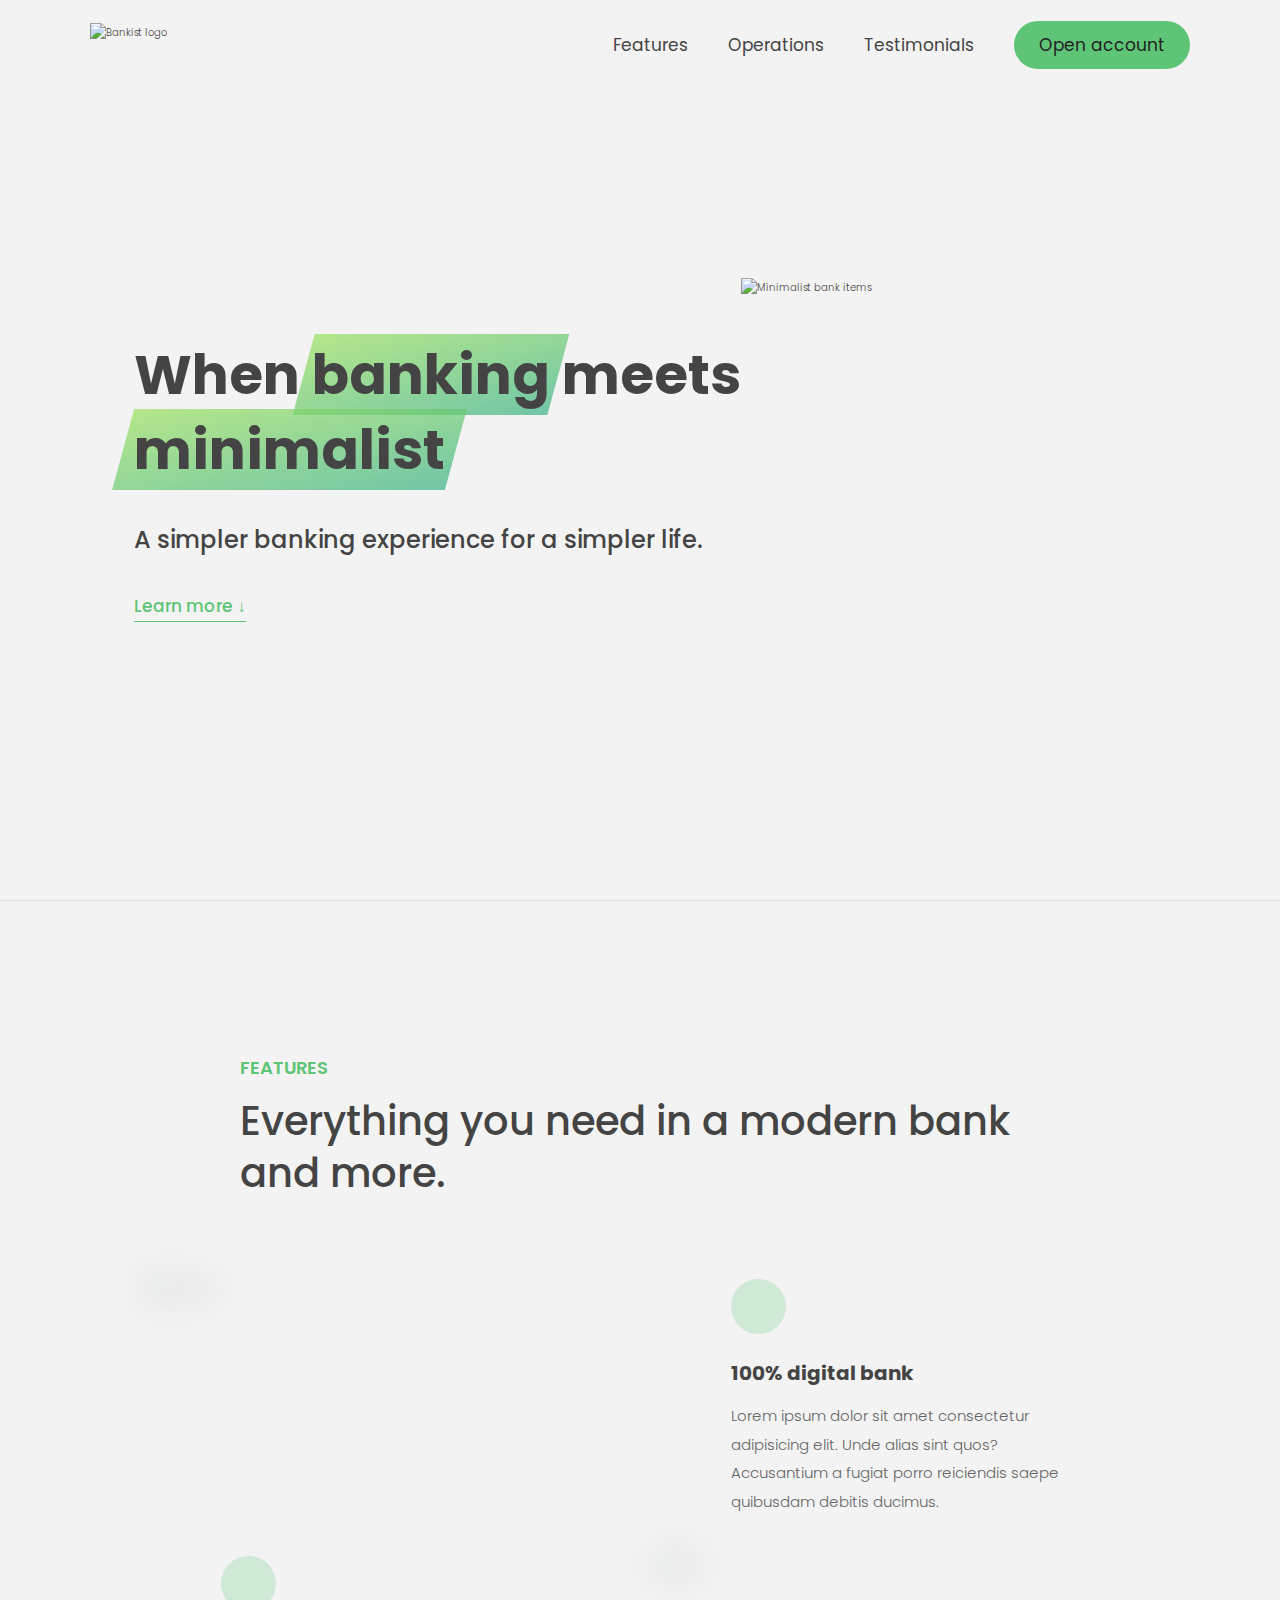
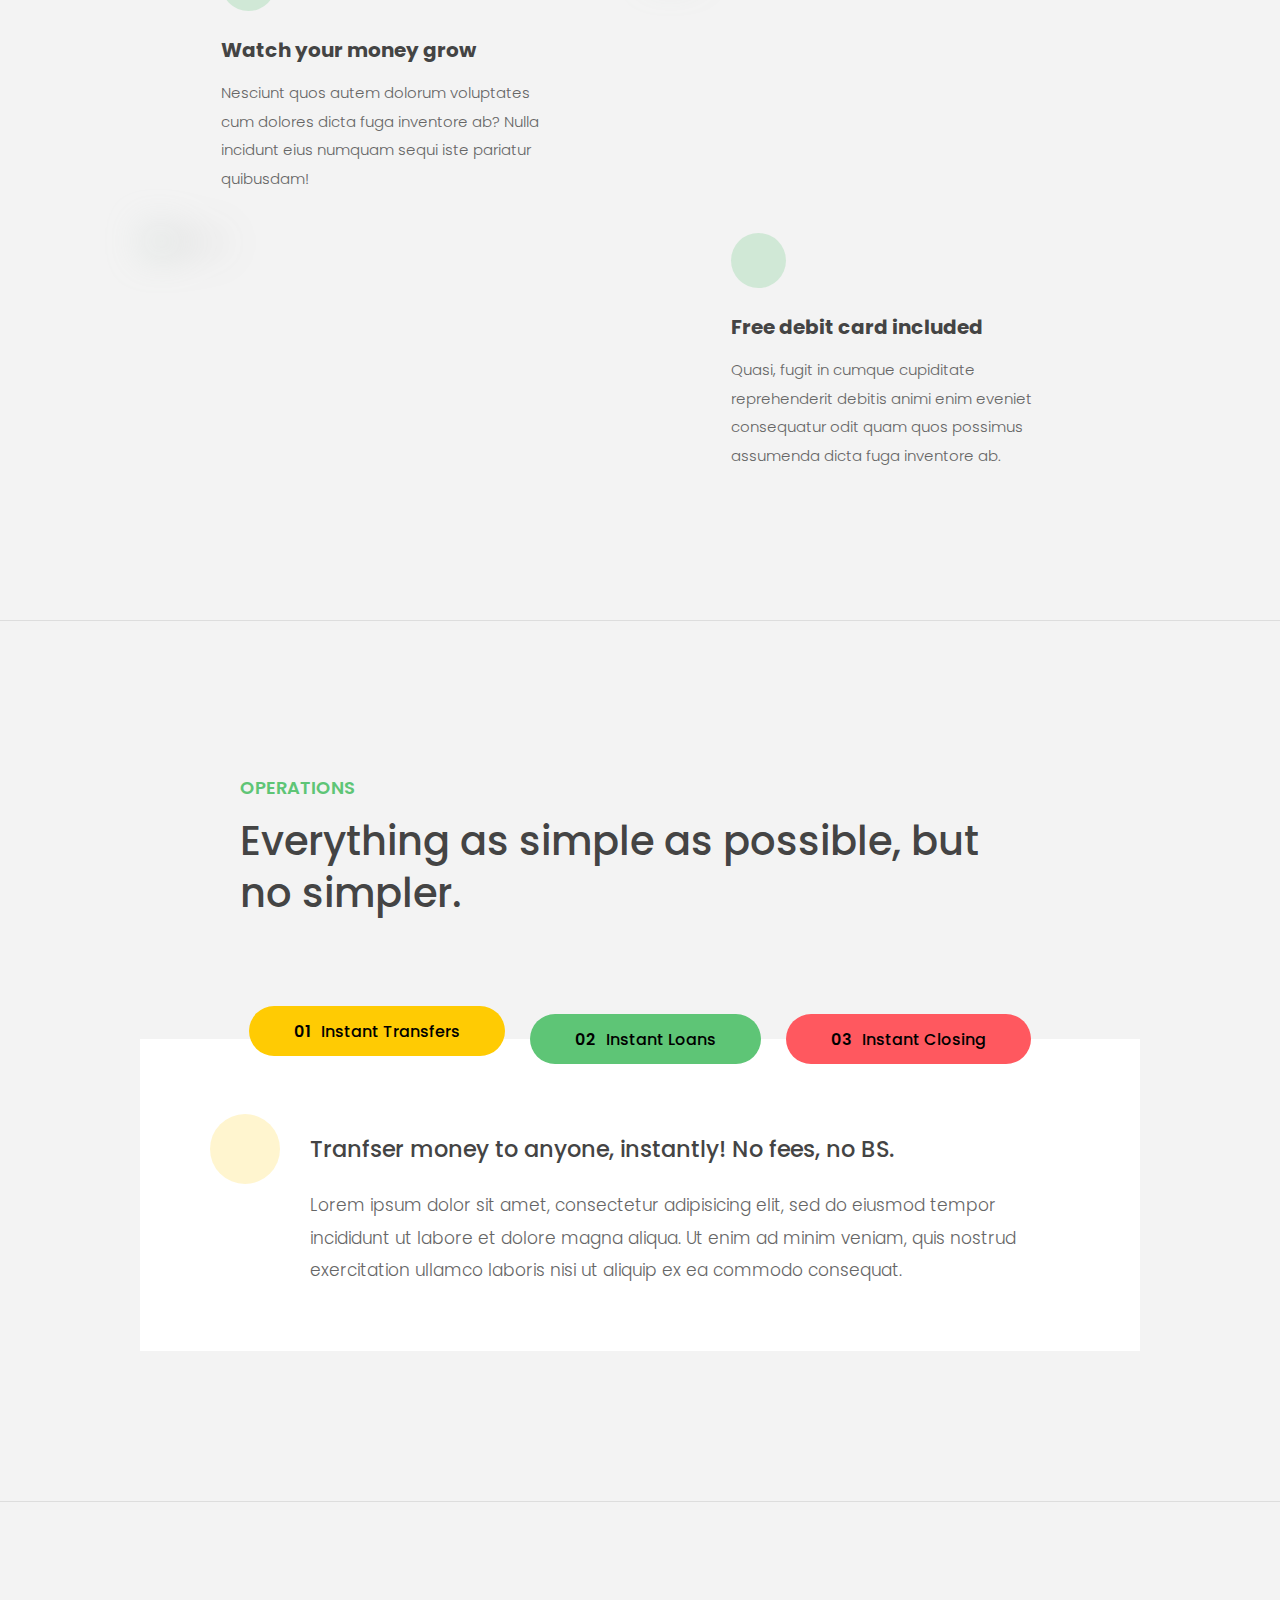
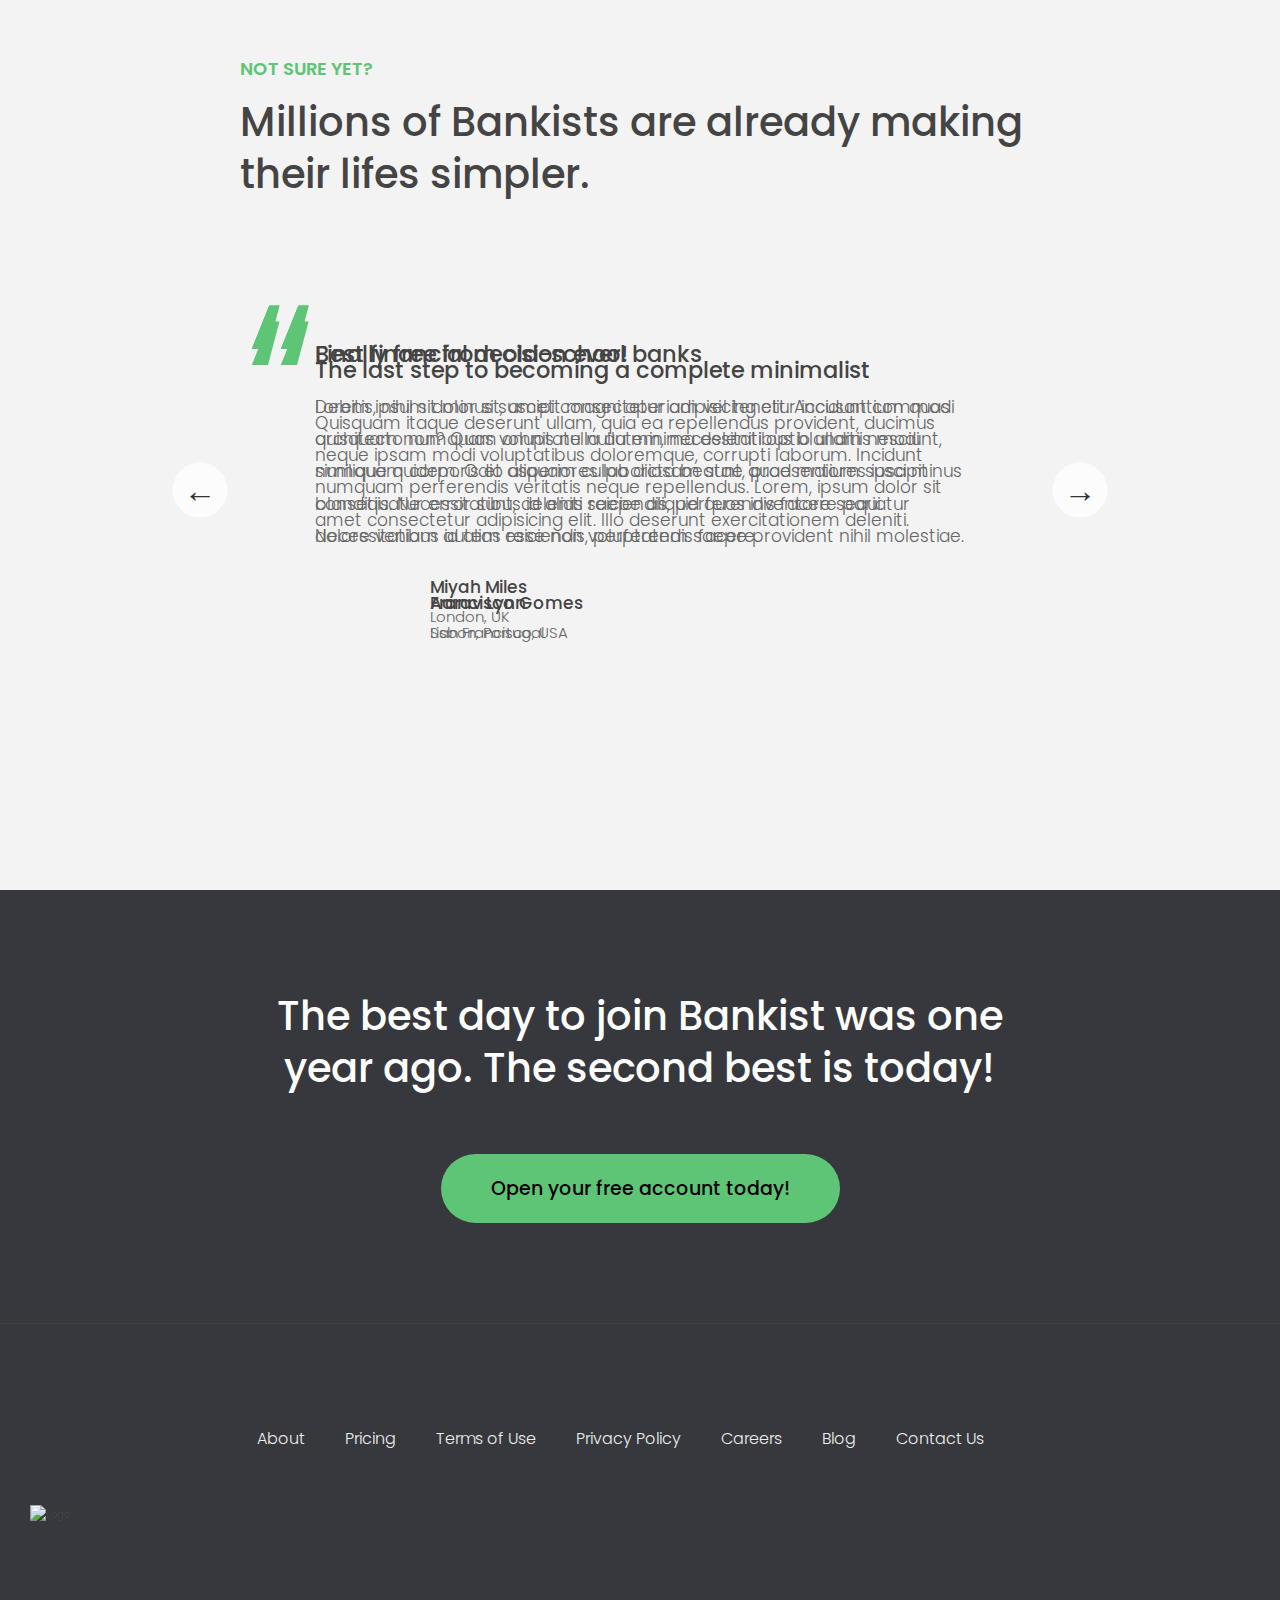
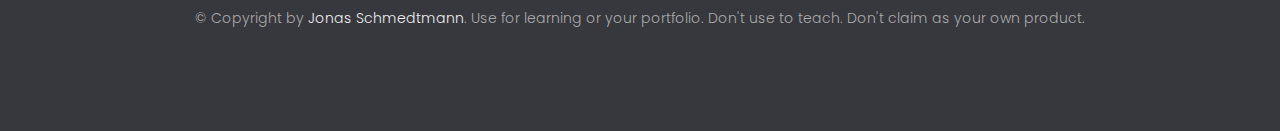
==== Advanced DOM/index.html @ 25746022 "starter" ====
<!DOCTYPE html>
<html lang="en">
  <head>
    <meta charset="UTF-8" />
    <meta name="viewport" content="width=device-width, initial-scale=1.0" />
    <meta http-equiv="X-UA-Compatible" content="ie=edge" />
    <link rel="shortcut icon" type="image/png" href="img/icon.png" />

    <link
      href="https://fonts.googleapis.com/css?family=Poppins:300,400,500,600&display=swap"
      rel="stylesheet"
    />
    <link rel="stylesheet" href="style.css" />
    <title>Bankist | When Banking meets Minimalist</title>
  </head>
  <body>
    <header class="header">
      <nav class="nav">
        <img
          src="img/logo.png"
          alt="Bankist logo"
          class="nav__logo"
          id="logo"
        />
        <ul class="nav__links">
          <li class="nav__item">
            <a class="nav__link" href="#section--1">Features</a>
          </li>
          <li class="nav__item">
            <a class="nav__link" href="#section--2">Operations</a>
          </li>
          <li class="nav__item">
            <a class="nav__link" href="#section--3">Testimonials</a>
          </li>
          <li class="nav__item">
            <a class="nav__link nav__link--btn btn--show-modal" href="#"
              >Open account</a
            >
          </li>
        </ul>
      </nav>

      <div class="header__title">
        <h1>
          When
          <!-- Green highlight effect -->
          <span class="highlight">banking</span>
          meets<br />
          <span class="highlight">minimalist</span>
        </h1>
        <h4>A simpler banking experience for a simpler life.</h4>
        <button class="btn--text btn--scroll-to">Learn more &DownArrow;</button>
        <img
          src="img/hero.png"
          class="header__img"
          alt="Minimalist bank items"
        />
      </div>
    </header>

    <section class="section" id="section--1">
      <div class="section__title">
        <h2 class="section__description">Features</h2>
        <h3 class="section__header">
          Everything you need in a modern bank and more.
        </h3>
      </div>

      <div class="features">
        <img
          src="img/digital-lazy.jpg"
          data-src="img/digital.jpg"
          alt="Computer"
          class="features__img lazy-img"
        />
        <div class="features__feature">
          <div class="features__icon">
            <svg>
              <use xlink:href="img/icons.svg#icon-monitor"></use>
            </svg>
          </div>
          <h5 class="features__header">100% digital bank</h5>
          <p>
            Lorem ipsum dolor sit amet consectetur adipisicing elit. Unde alias
            sint quos? Accusantium a fugiat porro reiciendis saepe quibusdam
            debitis ducimus.
          </p>
        </div>

        <div class="features__feature">
          <div class="features__icon">
            <svg>
              <use xlink:href="img/icons.svg#icon-trending-up"></use>
            </svg>
          </div>
          <h5 class="features__header">Watch your money grow</h5>
          <p>
            Nesciunt quos autem dolorum voluptates cum dolores dicta fuga
            inventore ab? Nulla incidunt eius numquam sequi iste pariatur
            quibusdam!
          </p>
        </div>
        <img
          src="img/grow-lazy.jpg"
          data-src="img/grow.jpg"
          alt="Plant"
          class="features__img lazy-img"
        />

        <img
          src="img/card-lazy.jpg"
          data-src="img/card.jpg"
          alt="Credit card"
          class="features__img lazy-img"
        />
        <div class="features__feature">
          <div class="features__icon">
            <svg>
              <use xlink:href="img/icons.svg#icon-credit-card"></use>
            </svg>
          </div>
          <h5 class="features__header">Free debit card included</h5>
          <p>
            Quasi, fugit in cumque cupiditate reprehenderit debitis animi enim
            eveniet consequatur odit quam quos possimus assumenda dicta fuga
            inventore ab.
          </p>
        </div>
      </div>
    </section>

    <section class="section" id="section--2">
      <div class="section__title">
        <h2 class="section__description">Operations</h2>
        <h3 class="section__header">
          Everything as simple as possible, but no simpler.
        </h3>
      </div>

      <div class="operations">
        <div class="operations__tab-container">
          <button
            class="btn operations__tab operations__tab--1 operations__tab--active"
            data-tab="1"
          >
            <span>01</span>Instant Transfers
          </button>
          <button class="btn operations__tab operations__tab--2" data-tab="2">
            <span>02</span>Instant Loans
          </button>
          <button class="btn operations__tab operations__tab--3" data-tab="3">
            <span>03</span>Instant Closing
          </button>
        </div>
        <div
          class="operations__content operations__content--1 operations__content--active"
        >
          <div class="operations__icon operations__icon--1">
            <svg>
              <use xlink:href="img/icons.svg#icon-upload"></use>
            </svg>
          </div>
          <h5 class="operations__header">
            Tranfser money to anyone, instantly! No fees, no BS.
          </h5>
          <p>
            Lorem ipsum dolor sit amet, consectetur adipisicing elit, sed do
            eiusmod tempor incididunt ut labore et dolore magna aliqua. Ut enim
            ad minim veniam, quis nostrud exercitation ullamco laboris nisi ut
            aliquip ex ea commodo consequat.
          </p>
        </div>

        <div class="operations__content operations__content--2">
          <div class="operations__icon operations__icon--2">
            <svg>
              <use xlink:href="img/icons.svg#icon-home"></use>
            </svg>
          </div>
          <h5 class="operations__header">
            Buy a home or make your dreams come true, with instant loans.
          </h5>
          <p>
            Duis aute irure dolor in reprehenderit in voluptate velit esse
            cillum dolore eu fugiat nulla pariatur. Excepteur sint occaecat
            cupidatat non proident, sunt in culpa qui officia deserunt mollit
            anim id est laborum.
          </p>
        </div>
        <div class="operations__content operations__content--3">
          <div class="operations__icon operations__icon--3">
            <svg>
              <use xlink:href="img/icons.svg#icon-user-x"></use>
            </svg>
          </div>
          <h5 class="operations__header">
            No longer need your account? No problem! Close it instantly.
          </h5>
          <p>
            Excepteur sint occaecat cupidatat non proident, sunt in culpa qui
            officia deserunt mollit anim id est laborum. Ut enim ad minim
            veniam, quis nostrud exercitation ullamco laboris nisi ut aliquip ex
            ea commodo consequat.
          </p>
        </div>
      </div>
    </section>

    <section class="section" id="section--3">
      <div class="section__title section__title--testimonials">
        <h2 class="section__description">Not sure yet?</h2>
        <h3 class="section__header">
          Millions of Bankists are already making their lifes simpler.
        </h3>
      </div>

      <div class="slider">
        <div class="slide slide--1">
          <div class="testimonial">
            <h5 class="testimonial__header">Best financial decision ever!</h5>
            <blockquote class="testimonial__text">
              Lorem ipsum dolor sit, amet consectetur adipisicing elit.
              Accusantium quas quisquam non? Quas voluptate nulla minima
              deleniti optio ullam nesciunt, numquam corporis et asperiores
              laboriosam sunt, praesentium suscipit blanditiis. Necessitatibus
              id alias reiciendis, perferendis facere pariatur dolore veniam
              autem esse non voluptatem saepe provident nihil molestiae.
            </blockquote>
            <address class="testimonial__author">
              <img src="img/user-1.jpg" alt="" class="testimonial__photo" />
              <h6 class="testimonial__name">Aarav Lynn</h6>
              <p class="testimonial__location">San Francisco, USA</p>
            </address>
          </div>
        </div>

        <div class="slide slide--2">
          <div class="testimonial">
            <h5 class="testimonial__header">
              The last step to becoming a complete minimalist
            </h5>
            <blockquote class="testimonial__text">
              Quisquam itaque deserunt ullam, quia ea repellendus provident,
              ducimus neque ipsam modi voluptatibus doloremque, corrupti
              laborum. Incidunt numquam perferendis veritatis neque repellendus.
              Lorem, ipsum dolor sit amet consectetur adipisicing elit. Illo
              deserunt exercitationem deleniti.
            </blockquote>
            <address class="testimonial__author">
              <img src="img/user-2.jpg" alt="" class="testimonial__photo" />
              <h6 class="testimonial__name">Miyah Miles</h6>
              <p class="testimonial__location">London, UK</p>
            </address>
          </div>
        </div>

        <div class="slide slide--3">
          <div class="testimonial">
            <h5 class="testimonial__header">
              Finally free from old-school banks
            </h5>
            <blockquote class="testimonial__text">
              Debitis, nihil sit minus suscipit magni aperiam vel tenetur
              incidunt commodi architecto numquam omnis nulla autem,
              necessitatibus blanditiis modi similique quidem. Odio aliquam
              culpa dicta beatae quod maiores ipsa minus consequatur error sunt,
              deleniti saepe aliquid quos inventore sequi. Necessitatibus id
              alias reiciendis, perferendis facere.
            </blockquote>
            <address class="testimonial__author">
              <img src="img/user-3.jpg" alt="" class="testimonial__photo" />
              <h6 class="testimonial__name">Francisco Gomes</h6>
              <p class="testimonial__location">Lisbon, Portugal</p>
            </address>
          </div>
        </div>

        <!-- <div class="slide"><img src="img/img-1.jpg" alt="Photo 1" /></div>
        <div class="slide"><img src="img/img-2.jpg" alt="Photo 2" /></div>
        <div class="slide"><img src="img/img-3.jpg" alt="Photo 3" /></div>
        <div class="slide"><img src="img/img-4.jpg" alt="Photo 4" /></div> -->
        <button class="slider__btn slider__btn--left">&larr;</button>
        <button class="slider__btn slider__btn--right">&rarr;</button>
        <div class="dots"></div>
      </div>
    </section>

    <section class="section section--sign-up">
      <div class="section__title">
        <h3 class="section__header">
          The best day to join Bankist was one year ago. The second best is
          today!
        </h3>
      </div>
      <button class="btn btn--show-modal">Open your free account today!</button>
    </section>

    <footer class="footer">
      <ul class="footer__nav">
        <li class="footer__item">
          <a class="footer__link" href="#">About</a>
        </li>
        <li class="footer__item">
          <a class="footer__link" href="#">Pricing</a>
        </li>
        <li class="footer__item">
          <a class="footer__link" href="#">Terms of Use</a>
        </li>
        <li class="footer__item">
          <a class="footer__link" href="#">Privacy Policy</a>
        </li>
        <li class="footer__item">
          <a class="footer__link" href="#">Careers</a>
        </li>
        <li class="footer__item">
          <a class="footer__link" href="#">Blog</a>
        </li>
        <li class="footer__item">
          <a class="footer__link" href="#">Contact Us</a>
        </li>
      </ul>
      <img src="img/icon.png" alt="Logo" class="footer__logo" />
      <p class="footer__copyright">
        &copy; Copyright by
        <a
          class="footer__link twitter-link"
          target="_blank"
          href="https://twitter.com/jonasschmedtman"
          >Jonas Schmedtmann</a
        >. Use for learning or your portfolio. Don't use to teach. Don't claim
        as your own product.
      </p>
    </footer>

    <div class="modal hidden">
      <button class="btn--close-modal">&times;</button>
      <h2 class="modal__header">
        Open your bank account <br />
        in just <span class="highlight">5 minutes</span>
      </h2>
      <form class="modal__form">
        <label>First Name</label>
        <input type="text" />
        <label>Last Name</label>
        <input type="text" />
        <label>Email Address</label>
        <input type="email" />
        <button class="btn">Next step &rarr;</button>
      </form>
    </div>
    <div class="overlay hidden"></div>

    <script src="script.js"></script>
  </body>
</html>
---- Advanced DOM/style.css ----
/* The page is NOT responsive. You can implement responsiveness yourself if you wanna have some fun 😃 */

:root {
  --color-primary: #5ec576;
  --color-secondary: #ffcb03;
  --color-tertiary: #ff585f;
  --color-primary-darker: #4bbb7d;
  --color-secondary-darker: #ffbb00;
  --color-tertiary-darker: #fd424b;
  --color-primary-opacity: #5ec5763a;
  --color-secondary-opacity: #ffcd0331;
  --color-tertiary-opacity: #ff58602d;
  --gradient-primary: linear-gradient(to top left, #39b385, #9be15d);
  --gradient-secondary: linear-gradient(to top left, #ffb003, #ffcb03);
}

* {
  margin: 0;
  padding: 0;
  box-sizing: inherit;
}

html {
  font-size: 62.5%;
  box-sizing: border-box;
}

body {
  font-family: "Poppins", sans-serif;
  font-weight: 300;
  color: #444;
  line-height: 1.9;
  background-color: #f3f3f3;
}

/* GENERAL ELEMENTS */
.section {
  padding: 15rem 3rem;
  border-top: 1px solid #ddd;

  transition: transform 1s, opacity 1s;
}

.section--hidden {
  opacity: 0;
  transform: translateY(8rem);
}

.section__title {
  max-width: 80rem;
  margin: 0 auto 8rem auto;
}

.section__description {
  font-size: 1.8rem;
  font-weight: 600;
  text-transform: uppercase;
  color: var(--color-primary);
  margin-bottom: 1rem;
}

.section__header {
  font-size: 4rem;
  line-height: 1.3;
  font-weight: 500;
}

.btn {
  display: inline-block;
  background-color: var(--color-primary);
  font-size: 1.6rem;
  font-family: inherit;
  font-weight: 500;
  border: none;
  padding: 1.25rem 4.5rem;
  border-radius: 10rem;
  cursor: pointer;
  transition: all 0.3s;
}

.btn:hover {
  background-color: var(--color-primary-darker);
}

.btn--text {
  display: inline-block;
  background: none;
  font-size: 1.7rem;
  font-family: inherit;
  font-weight: 500;
  color: var(--color-primary);
  border: none;
  border-bottom: 1px solid currentColor;
  padding-bottom: 2px;
  cursor: pointer;
  transition: all 0.3s;
}

p {
  color: #666;
}

/* This is BAD for accessibility! Don't do in the real world! */
button:focus {
  outline: none;
}

img {
  transition: filter 0.5s;
}

.lazy-img {
  filter: blur(20px);
}

/* NAVIGATION */
.nav {
  display: flex;
  justify-content: space-between;
  align-items: center;
  height: 9rem;
  width: 100%;
  padding: 0 6rem;
  z-index: 100;
}

/* nav and stickly class at the same time */
.nav.sticky {
  position: fixed;
  background-color: rgba(255, 255, 255, 0.95);
}

.nav__logo {
  height: 4.5rem;
  transition: all 0.3s;
}

.nav__links {
  display: flex;
  align-items: center;
  list-style: none;
}

.nav__item {
  margin-left: 4rem;
}

.nav__link:link,
.nav__link:visited {
  font-size: 1.7rem;
  font-weight: 400;
  color: inherit;
  text-decoration: none;
  display: block;
  transition: all 0.3s;
}

.nav__link--btn:link,
.nav__link--btn:visited {
  padding: 0.8rem 2.5rem;
  border-radius: 3rem;
  background-color: var(--color-primary);
  color: #222;
}

.nav__link--btn:hover,
.nav__link--btn:active {
  color: inherit;
  background-color: var(--color-primary-darker);
  color: #333;
}

/* HEADER */
.header {
  padding: 0 3rem;
  height: 100vh;
  display: flex;
  flex-direction: column;
  align-items: center;
}

.header__title {
  flex: 1;

  max-width: 115rem;
  display: grid;
  grid-template-columns: 3fr 2fr;
  row-gap: 3rem;
  align-content: center;
  justify-content: center;

  align-items: start;
  justify-items: start;
}

h1 {
  font-size: 5.5rem;
  line-height: 1.35;
}

h4 {
  font-size: 2.4rem;
  font-weight: 500;
}

.header__img {
  width: 100%;
  grid-column: 2 / 3;
  grid-row: 1 / span 4;
  transform: translateY(-6rem);
}

.highlight {
  position: relative;
}

.highlight::after {
  display: block;
  content: "";
  position: absolute;
  bottom: 0;
  left: 0;
  height: 100%;
  width: 100%;
  z-index: -1;
  opacity: 0.7;
  transform: scale(1.07, 1.05) skewX(-15deg);
  background-image: var(--gradient-primary);
}

/* FEATURES */
.features {
  display: grid;
  grid-template-columns: 1fr 1fr;
  gap: 4rem;
  margin: 0 12rem;
}

.features__img {
  width: 100%;
}

.features__feature {
  align-self: center;
  justify-self: center;
  width: 70%;
  font-size: 1.5rem;
}

.features__icon {
  display: flex;
  align-items: center;
  justify-content: center;
  background-color: var(--color-primary-opacity);
  height: 5.5rem;
  width: 5.5rem;
  border-radius: 50%;
  margin-bottom: 2rem;
}

.features__icon svg {
  height: 2.5rem;
  width: 2.5rem;
  fill: var(--color-primary);
}

.features__header {
  font-size: 2rem;
  margin-bottom: 1rem;
}

/* OPERATIONS */
.operations {
  max-width: 100rem;
  margin: 12rem auto 0 auto;

  background-color: #fff;
}

.operations__tab-container {
  display: flex;
  justify-content: center;
}

.operations__tab {
  margin-right: 2.5rem;
  transform: translateY(-50%);
}

.operations__tab span {
  margin-right: 1rem;
  font-weight: 600;
  display: inline-block;
}

.operations__tab--1 {
  background-color: var(--color-secondary);
}

.operations__tab--1:hover {
  background-color: var(--color-secondary-darker);
}

.operations__tab--3 {
  background-color: var(--color-tertiary);
  margin: 0;
}

.operations__tab--3:hover {
  background-color: var(--color-tertiary-darker);
}

.operations__tab--active {
  transform: translateY(-66%);
}

.operations__content {
  display: none;

  /* JUST PRESENTATIONAL */
  font-size: 1.7rem;
  padding: 2.5rem 7rem 6.5rem 7rem;
}

.operations__content--active {
  display: grid;
  grid-template-columns: 7rem 1fr;
  column-gap: 3rem;
  row-gap: 0.5rem;
}

.operations__header {
  font-size: 2.25rem;
  font-weight: 500;
  align-self: center;
}

.operations__icon {
  display: flex;
  align-items: center;
  justify-content: center;
  height: 7rem;
  width: 7rem;
  border-radius: 50%;
}

.operations__icon svg {
  height: 2.75rem;
  width: 2.75rem;
}

.operations__content p {
  grid-column: 2;
}

.operations__icon--1 {
  background-color: var(--color-secondary-opacity);
}
.operations__icon--2 {
  background-color: var(--color-primary-opacity);
}
.operations__icon--3 {
  background-color: var(--color-tertiary-opacity);
}
.operations__icon--1 svg {
  fill: var(--color-secondary-darker);
}
.operations__icon--2 svg {
  fill: var(--color-primary);
}
.operations__icon--3 svg {
  fill: var(--color-tertiary);
}

/* SLIDER */
.slider {
  max-width: 100rem;
  height: 50rem;
  margin: 0 auto;
  position: relative;

  /* IN THE END */
  overflow: hidden;
}

.slide {
  position: absolute;
  top: 0;
  width: 100%;
  height: 50rem;

  display: flex;
  align-items: center;
  justify-content: center;

  /* THIS creates the animation! */
  transition: transform 1s;
}

.slide > img {
  /* Only for images that have different size than slide */
  width: 100%;
  height: 100%;
  object-fit: cover;
}

.slider__btn {
  position: absolute;
  top: 50%;
  z-index: 10;

  border: none;
  background: rgba(255, 255, 255, 0.7);
  font-family: inherit;
  color: #333;
  border-radius: 50%;
  height: 5.5rem;
  width: 5.5rem;
  font-size: 3.25rem;
  cursor: pointer;
}

.slider__btn--left {
  left: 6%;
  transform: translate(-50%, -50%);
}

.slider__btn--right {
  right: 6%;
  transform: translate(50%, -50%);
}

.dots {
  position: absolute;
  bottom: 5%;
  left: 50%;
  transform: translateX(-50%);
  display: flex;
}

.dots__dot {
  border: none;
  background-color: #b9b9b9;
  opacity: 0.7;
  height: 1rem;
  width: 1rem;
  border-radius: 50%;
  margin-right: 1.75rem;
  cursor: pointer;
  transition: all 0.5s;

  /* Only necessary when overlying images */
  /* box-shadow: 0 0.6rem 1.5rem rgba(0, 0, 0, 0.7); */
}

.dots__dot:last-child {
  margin: 0;
}

.dots__dot--active {
  /* background-color: #fff; */
  background-color: #888;
  opacity: 1;
}

/* TESTIMONIALS */
.testimonial {
  width: 65%;
  position: relative;
}

.testimonial::before {
  content: "\201C";
  position: absolute;
  top: -5.7rem;
  left: -6.8rem;
  line-height: 1;
  font-size: 20rem;
  font-family: inherit;
  color: var(--color-primary);
  z-index: -1;
}

.testimonial__header {
  font-size: 2.25rem;
  font-weight: 500;
  margin-bottom: 1.5rem;
}

.testimonial__text {
  font-size: 1.7rem;
  margin-bottom: 3.5rem;
  color: #666;
}

.testimonial__author {
  margin-left: 3rem;
  font-style: normal;

  display: grid;
  grid-template-columns: 6.5rem 1fr;
  column-gap: 2rem;
}

.testimonial__photo {
  grid-row: 1 / span 2;
  width: 6.5rem;
  border-radius: 50%;
}

.testimonial__name {
  font-size: 1.7rem;
  font-weight: 500;
  align-self: end;
  margin: 0;
}

.testimonial__location {
  font-size: 1.5rem;
}

.section__title--testimonials {
  margin-bottom: 4rem;
}

/* SIGNUP */
.section--sign-up {
  background-color: #37383d;
  border-top: none;
  border-bottom: 1px solid #444;
  text-align: center;
  padding: 10rem 3rem;
}

.section--sign-up .section__header {
  color: #fff;
  text-align: center;
}

.section--sign-up .section__title {
  margin-bottom: 6rem;
}

.section--sign-up .btn {
  font-size: 1.9rem;
  padding: 2rem 5rem;
}

/* FOOTER */
.footer {
  padding: 10rem 3rem;
  background-color: #37383d;
}

.footer__nav {
  list-style: none;
  display: flex;
  justify-content: center;
  margin-bottom: 5rem;
}

.footer__item {
  margin-right: 4rem;
}

.footer__link {
  font-size: 1.6rem;
  color: #eee;
  text-decoration: none;
}

.footer__logo {
  height: 5rem;
  display: block;
  margin: 0 auto;
  margin-bottom: 5rem;
}

.footer__copyright {
  font-size: 1.4rem;
  color: #aaa;
  text-align: center;
}

.footer__copyright .footer__link {
  font-size: 1.4rem;
}

/* MODAL WINDOW */
.modal {
  position: fixed;
  top: 50%;
  left: 50%;
  transform: translate(-50%, -50%);
  max-width: 60rem;
  background-color: #f3f3f3;
  padding: 5rem 6rem;
  box-shadow: 0 4rem 6rem rgba(0, 0, 0, 0.3);
  z-index: 1000;
  transition: all 0.5s;
}

.overlay {
  position: fixed;
  top: 0;
  left: 0;
  width: 100%;
  height: 100%;
  background-color: rgba(0, 0, 0, 0.5);
  backdrop-filter: blur(4px);
  z-index: 100;
  transition: all 0.5s;
}

.modal__header {
  font-size: 3.25rem;
  margin-bottom: 4.5rem;
  line-height: 1.5;
}

.modal__form {
  margin: 0 3rem;
  display: grid;
  grid-template-columns: 1fr 2fr;
  align-items: center;
  gap: 2.5rem;
}

.modal__form label {
  font-size: 1.7rem;
  font-weight: 500;
}

.modal__form input {
  font-size: 1.7rem;
  padding: 1rem 1.5rem;
  border: 1px solid #ddd;
  border-radius: 0.5rem;
}

.modal__form button {
  grid-column: 1 / span 2;
  justify-self: center;
  margin-top: 1rem;
}

.btn--close-modal {
  font-family: inherit;
  color: inherit;
  position: absolute;
  top: 0.5rem;
  right: 2rem;
  font-size: 4rem;
  cursor: pointer;
  border: none;
  background: none;
}

.hidden {
  visibility: hidden;
  opacity: 0;
}

/* COOKIE MESSAGE */
.cookie-message {
  display: flex;
  align-items: center;
  justify-content: space-evenly;
  width: 100%;
  background-color: white;
  color: #bbb;
  font-size: 1.5rem;
  font-weight: 400;
}
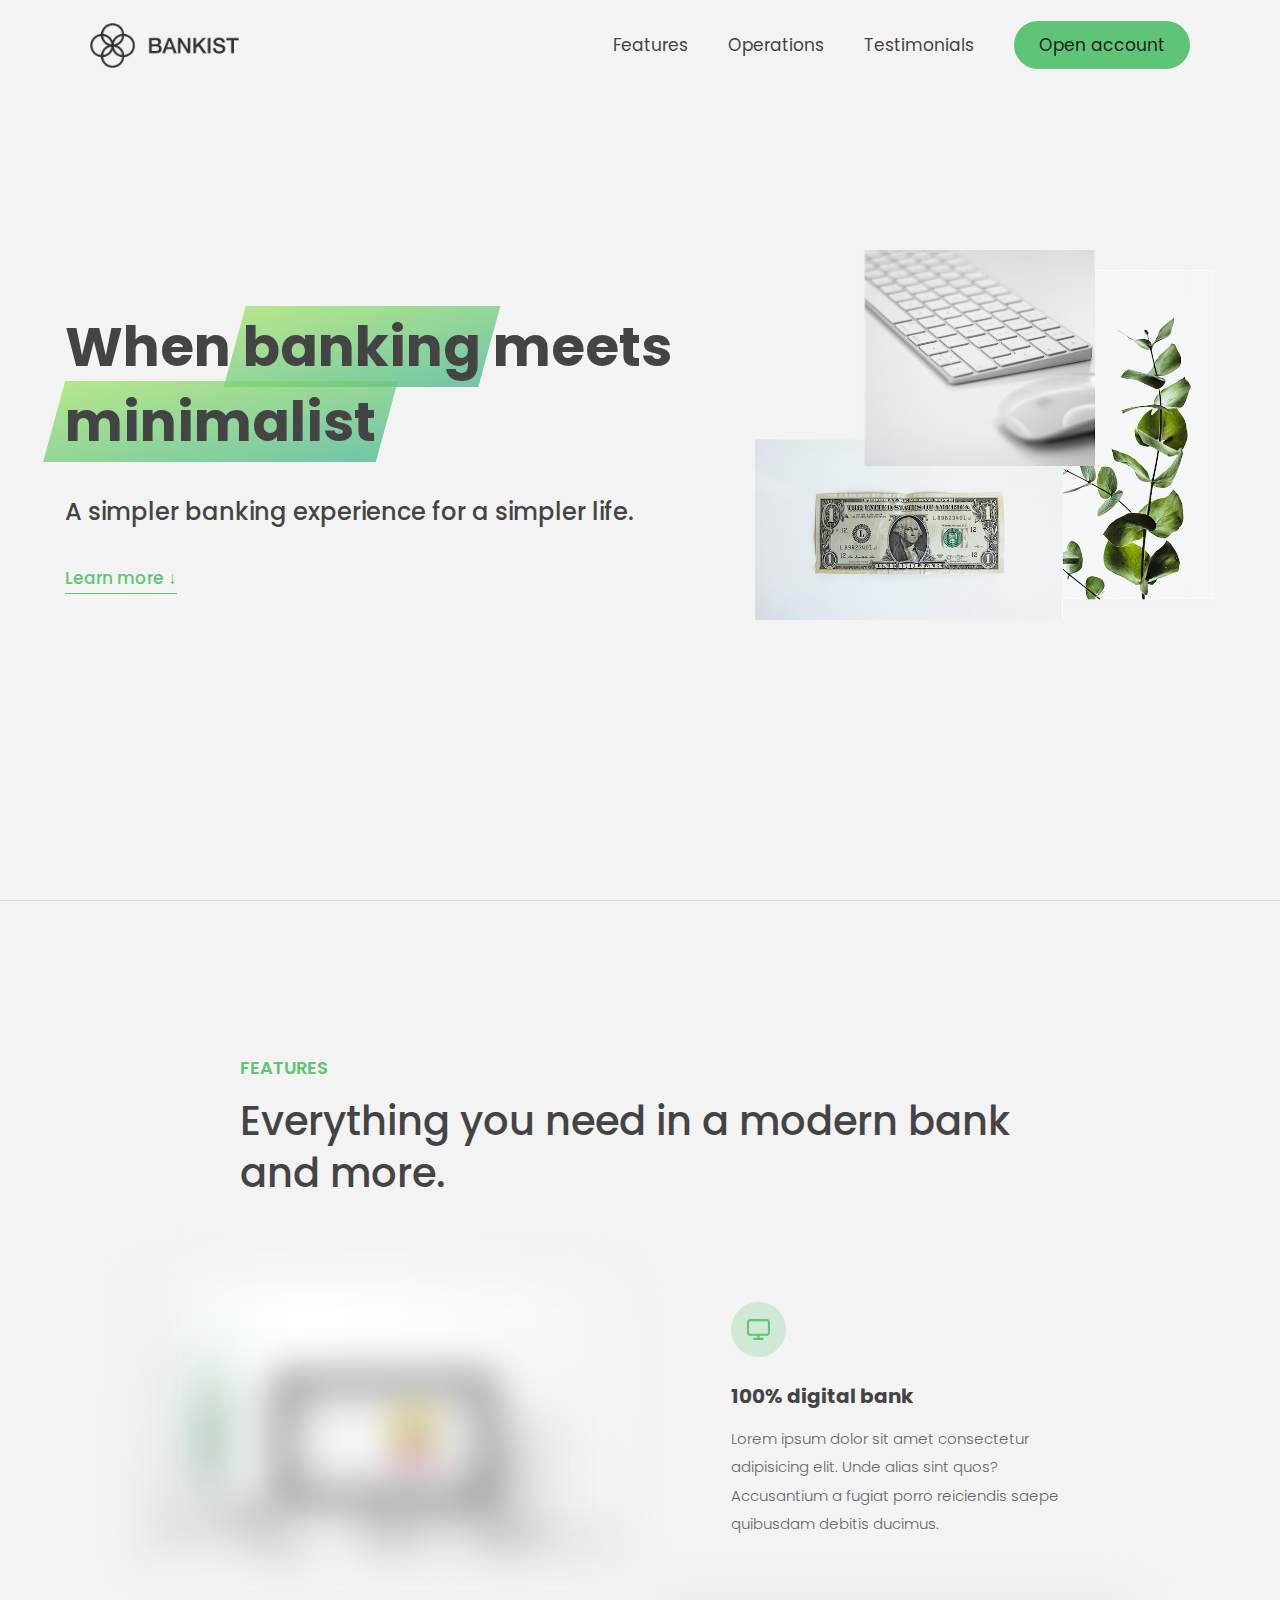
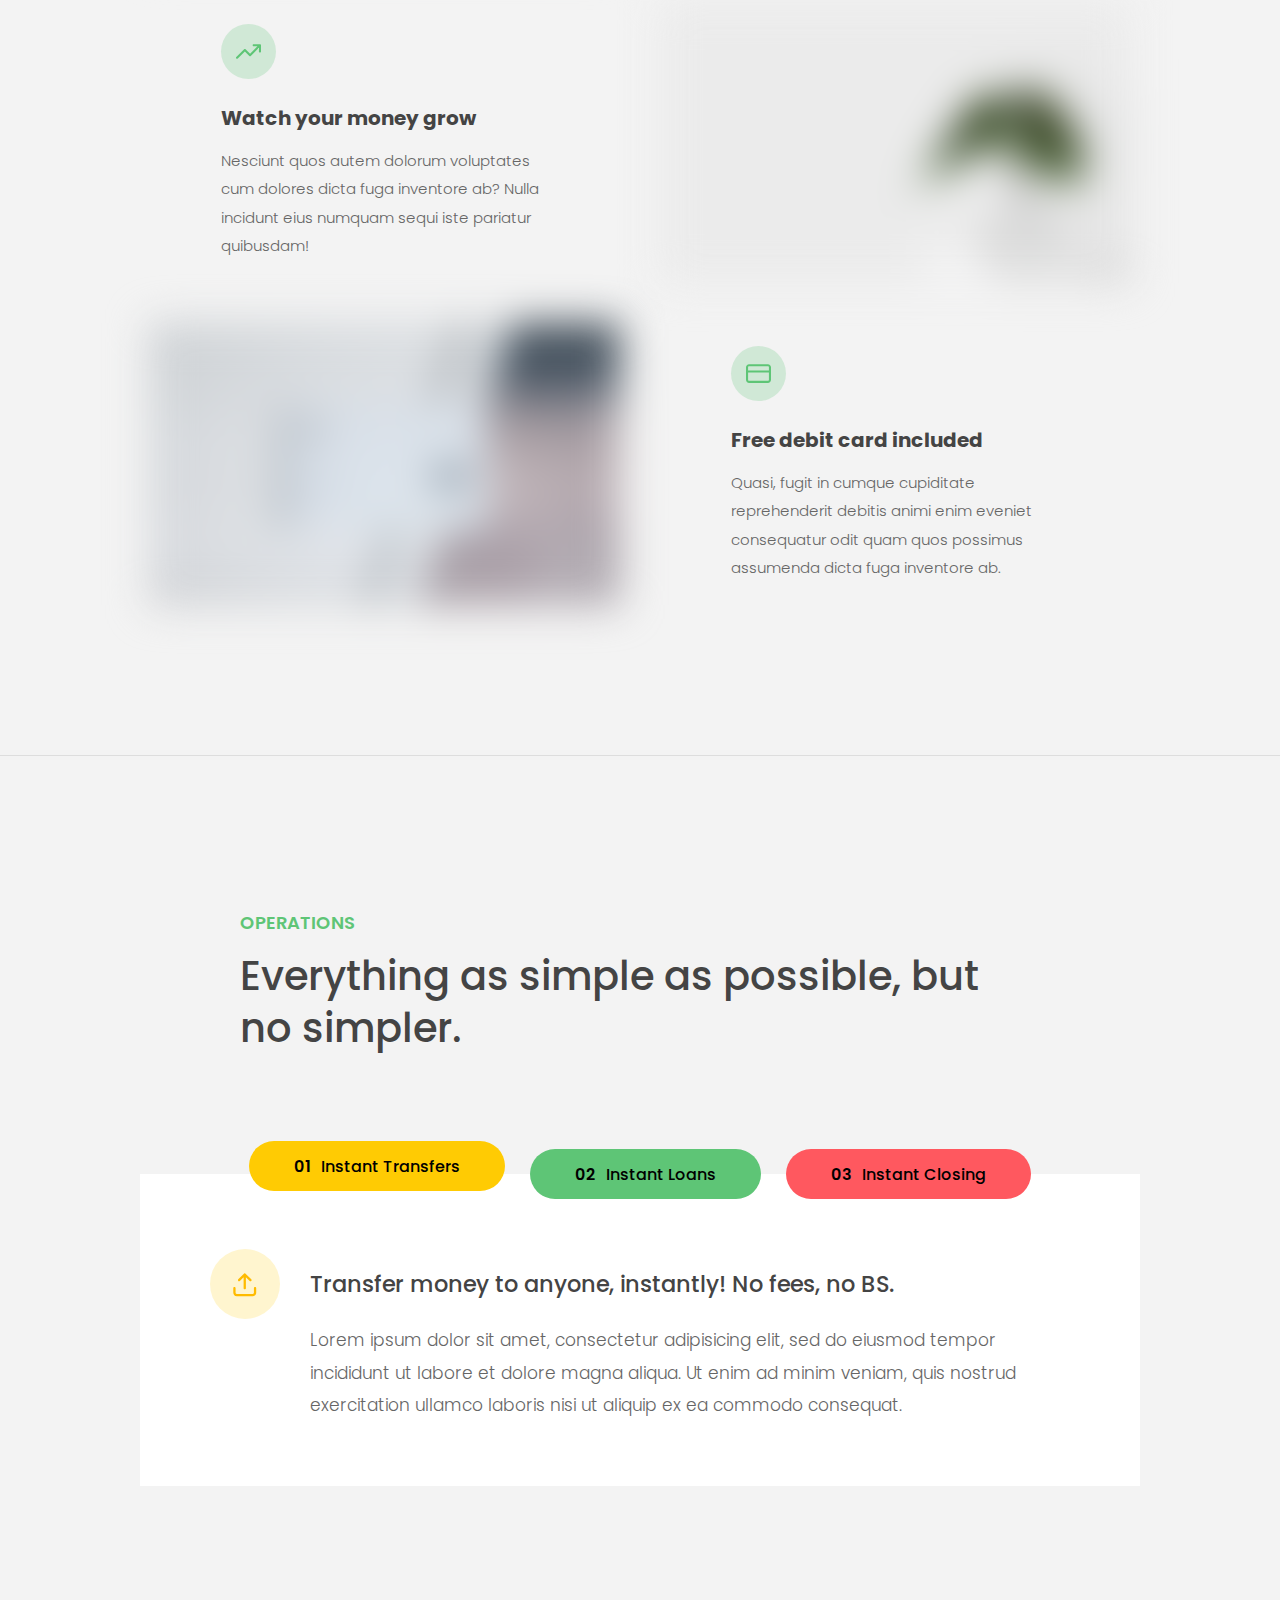
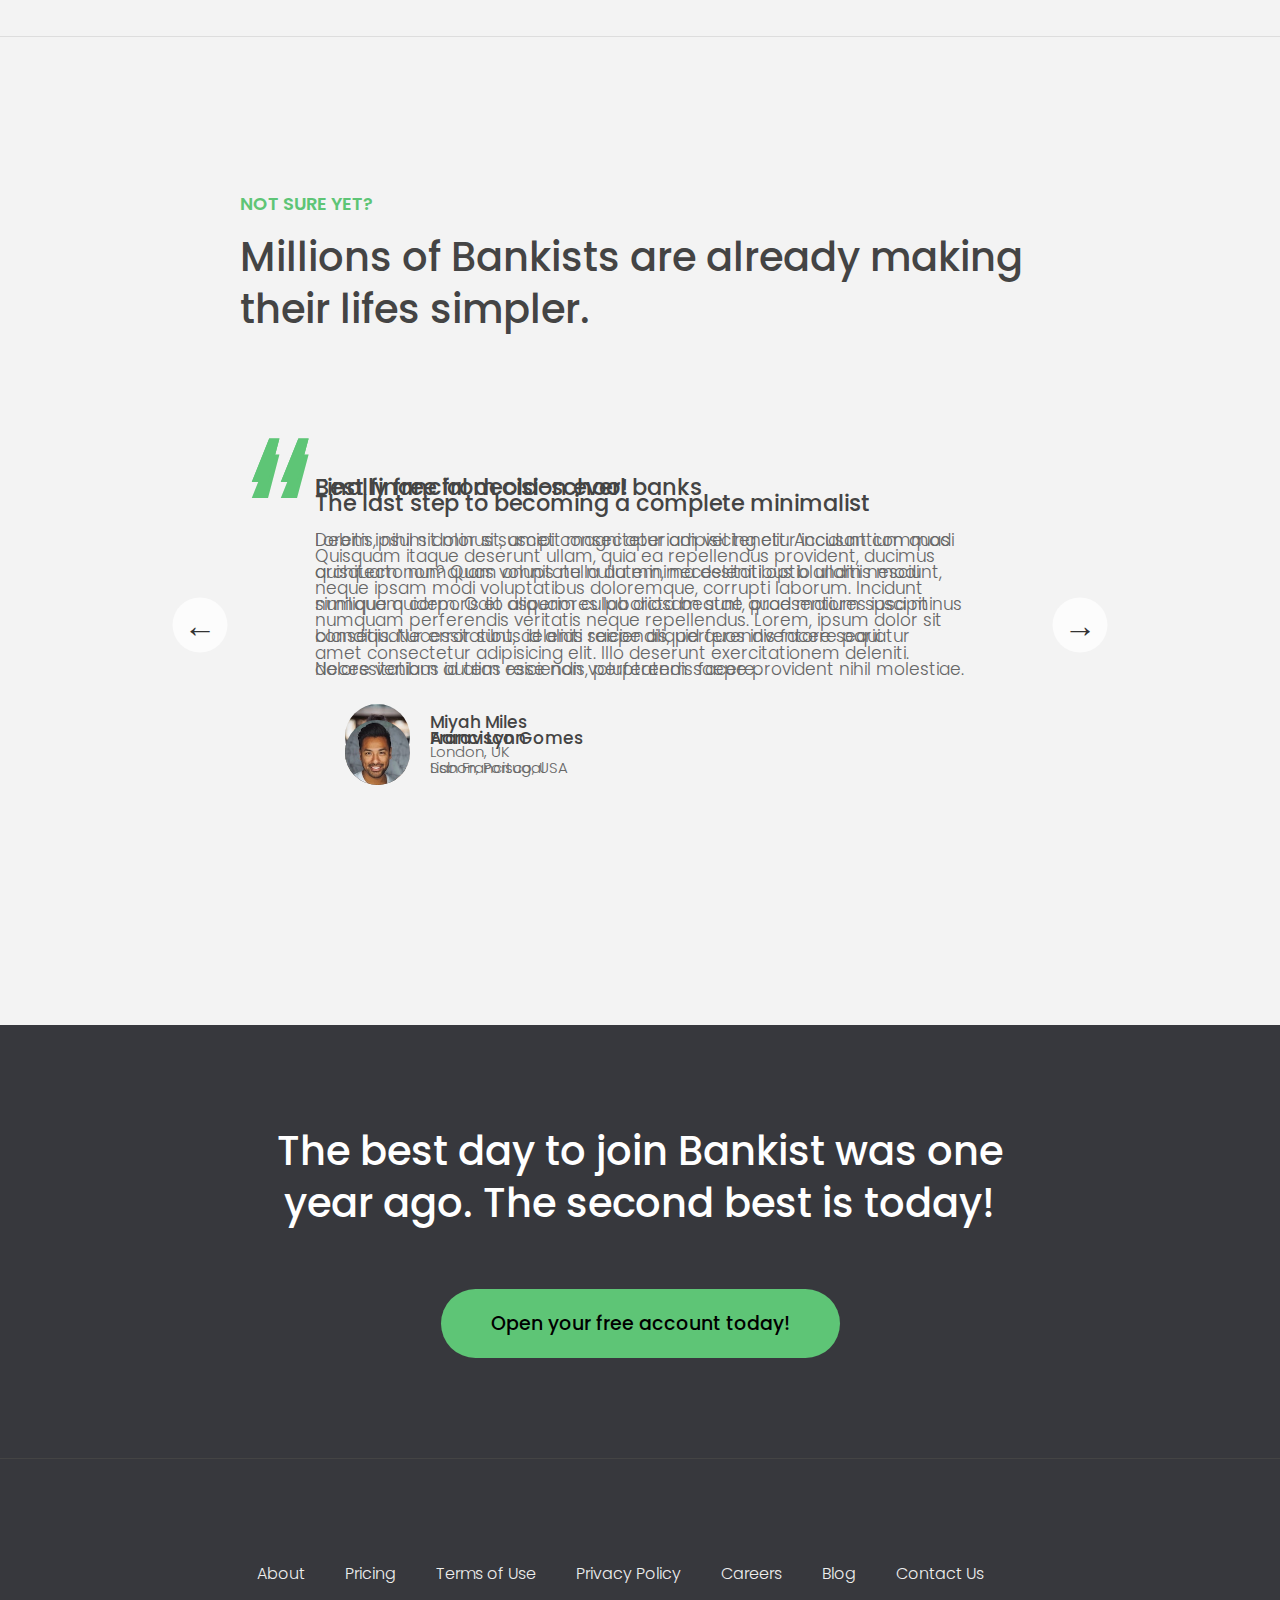
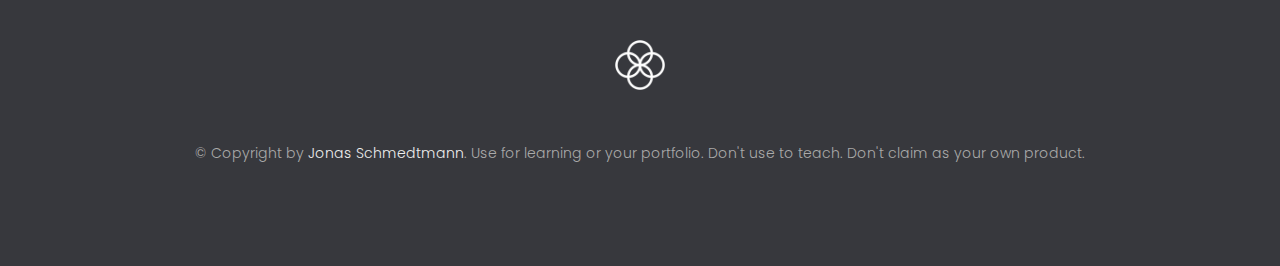
==== commit ec31da8c: "images" ====
--- a/Advanced DOM/index.html
+++ b/Advanced DOM/index.html
@@ -161,7 +161,7 @@
             </svg>
           </div>
           <h5 class="operations__header">
-            Tranfser money to anyone, instantly! No fees, no BS.
+            Transfer money to anyone, instantly! No fees, no BS.
           </h5>
           <p>
             Lorem ipsum dolor sit amet, consectetur adipisicing elit, sed do
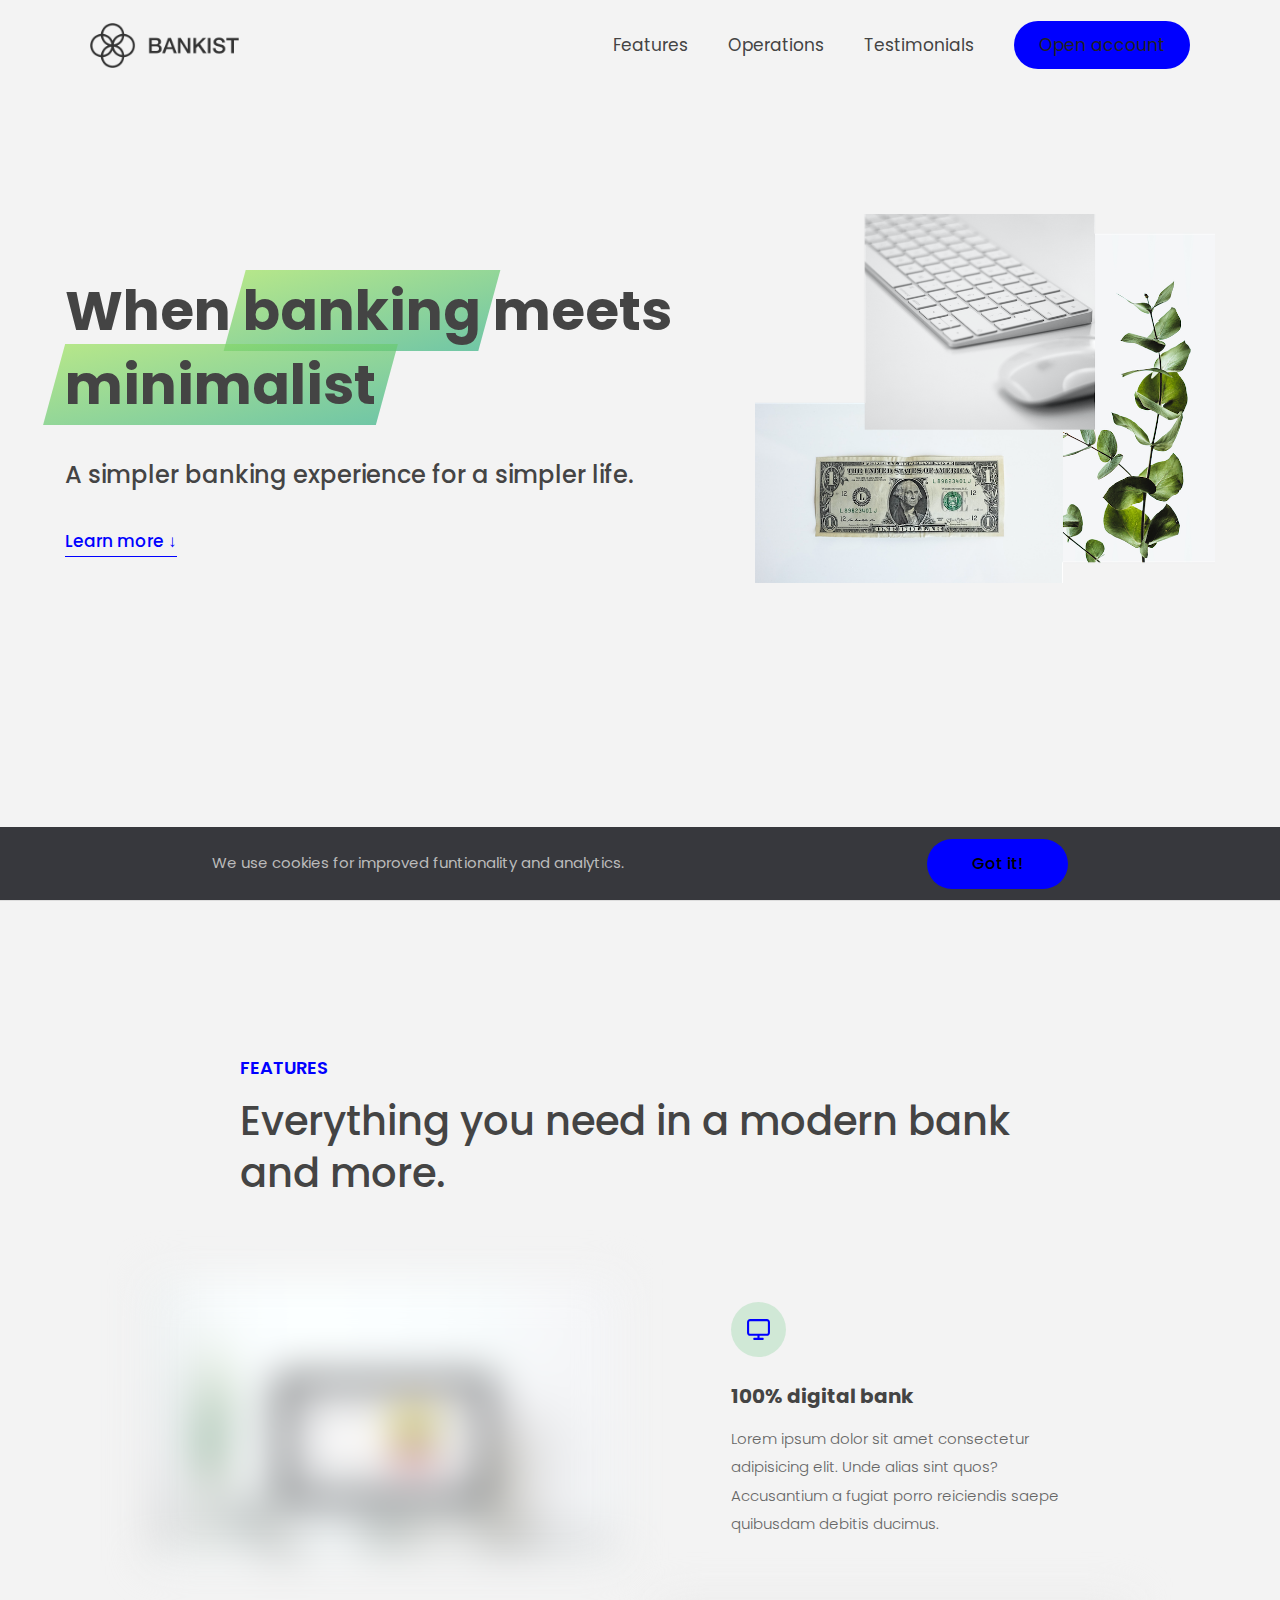
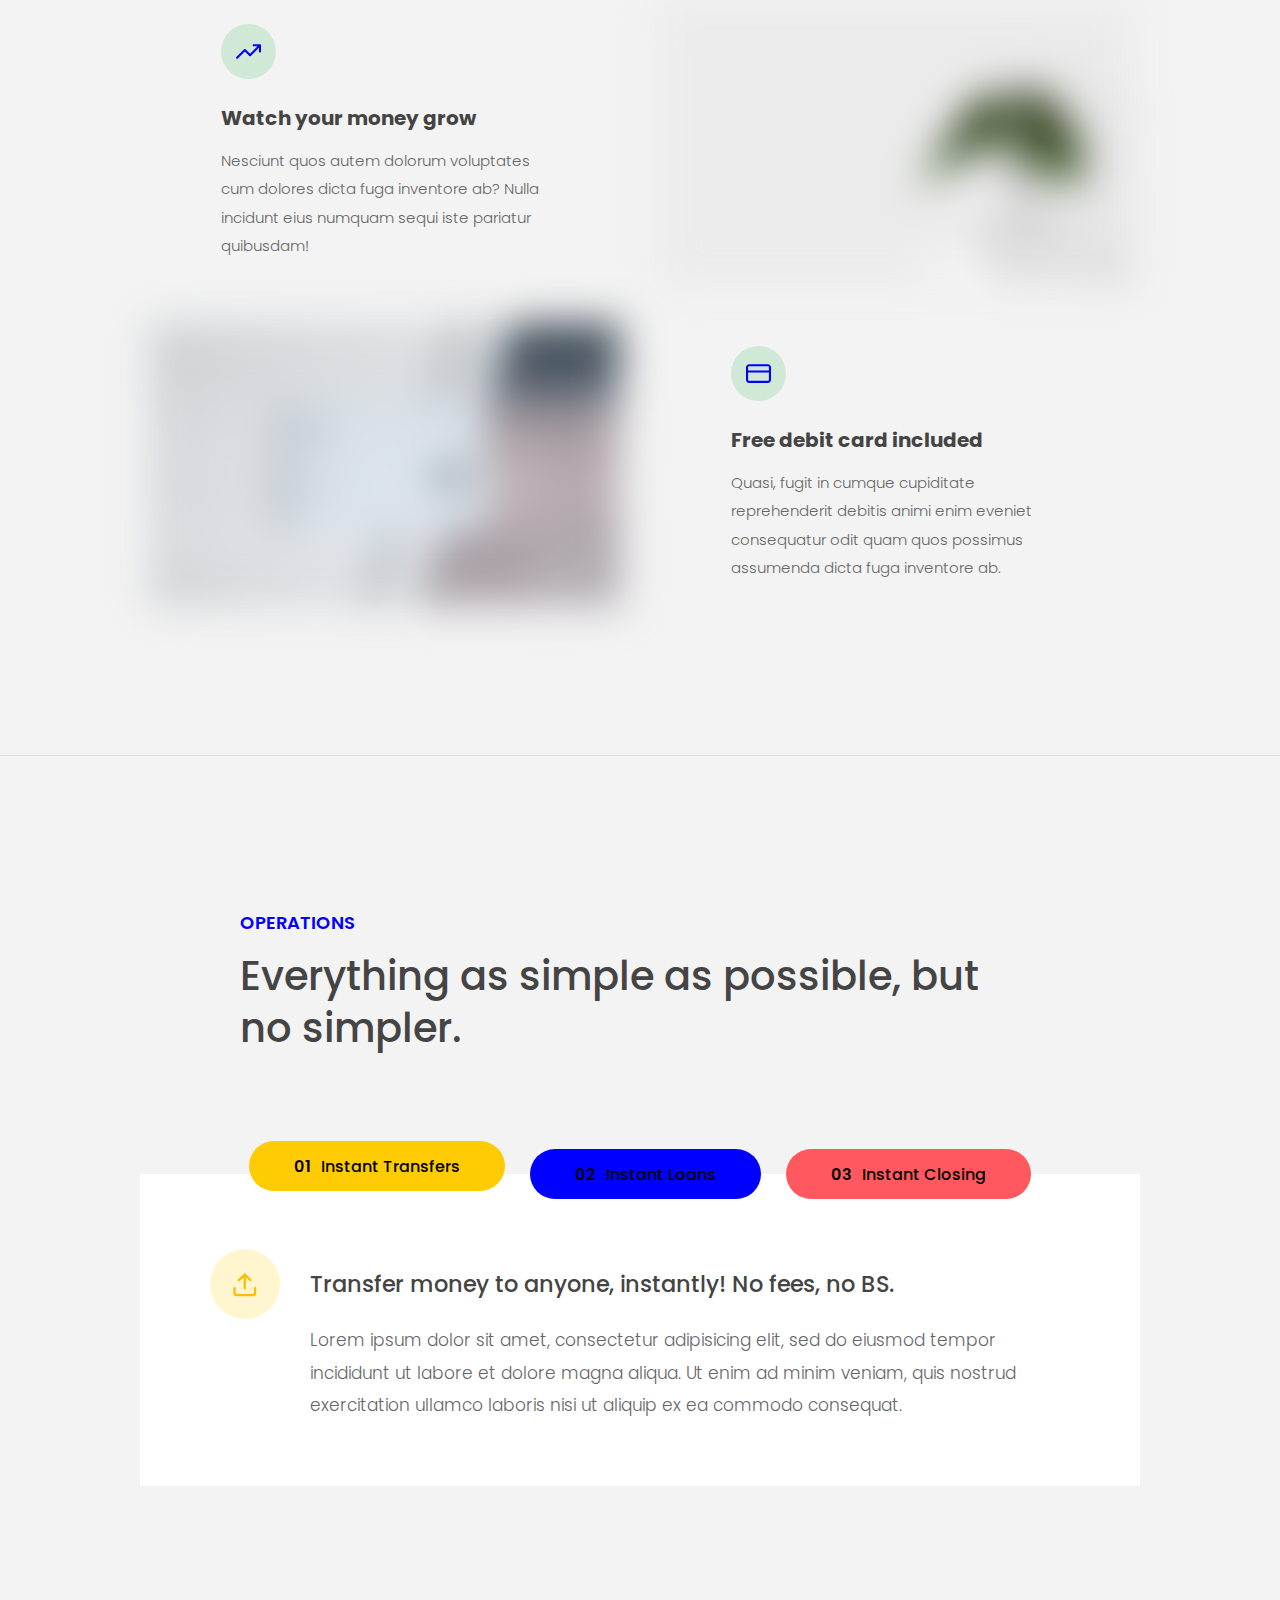
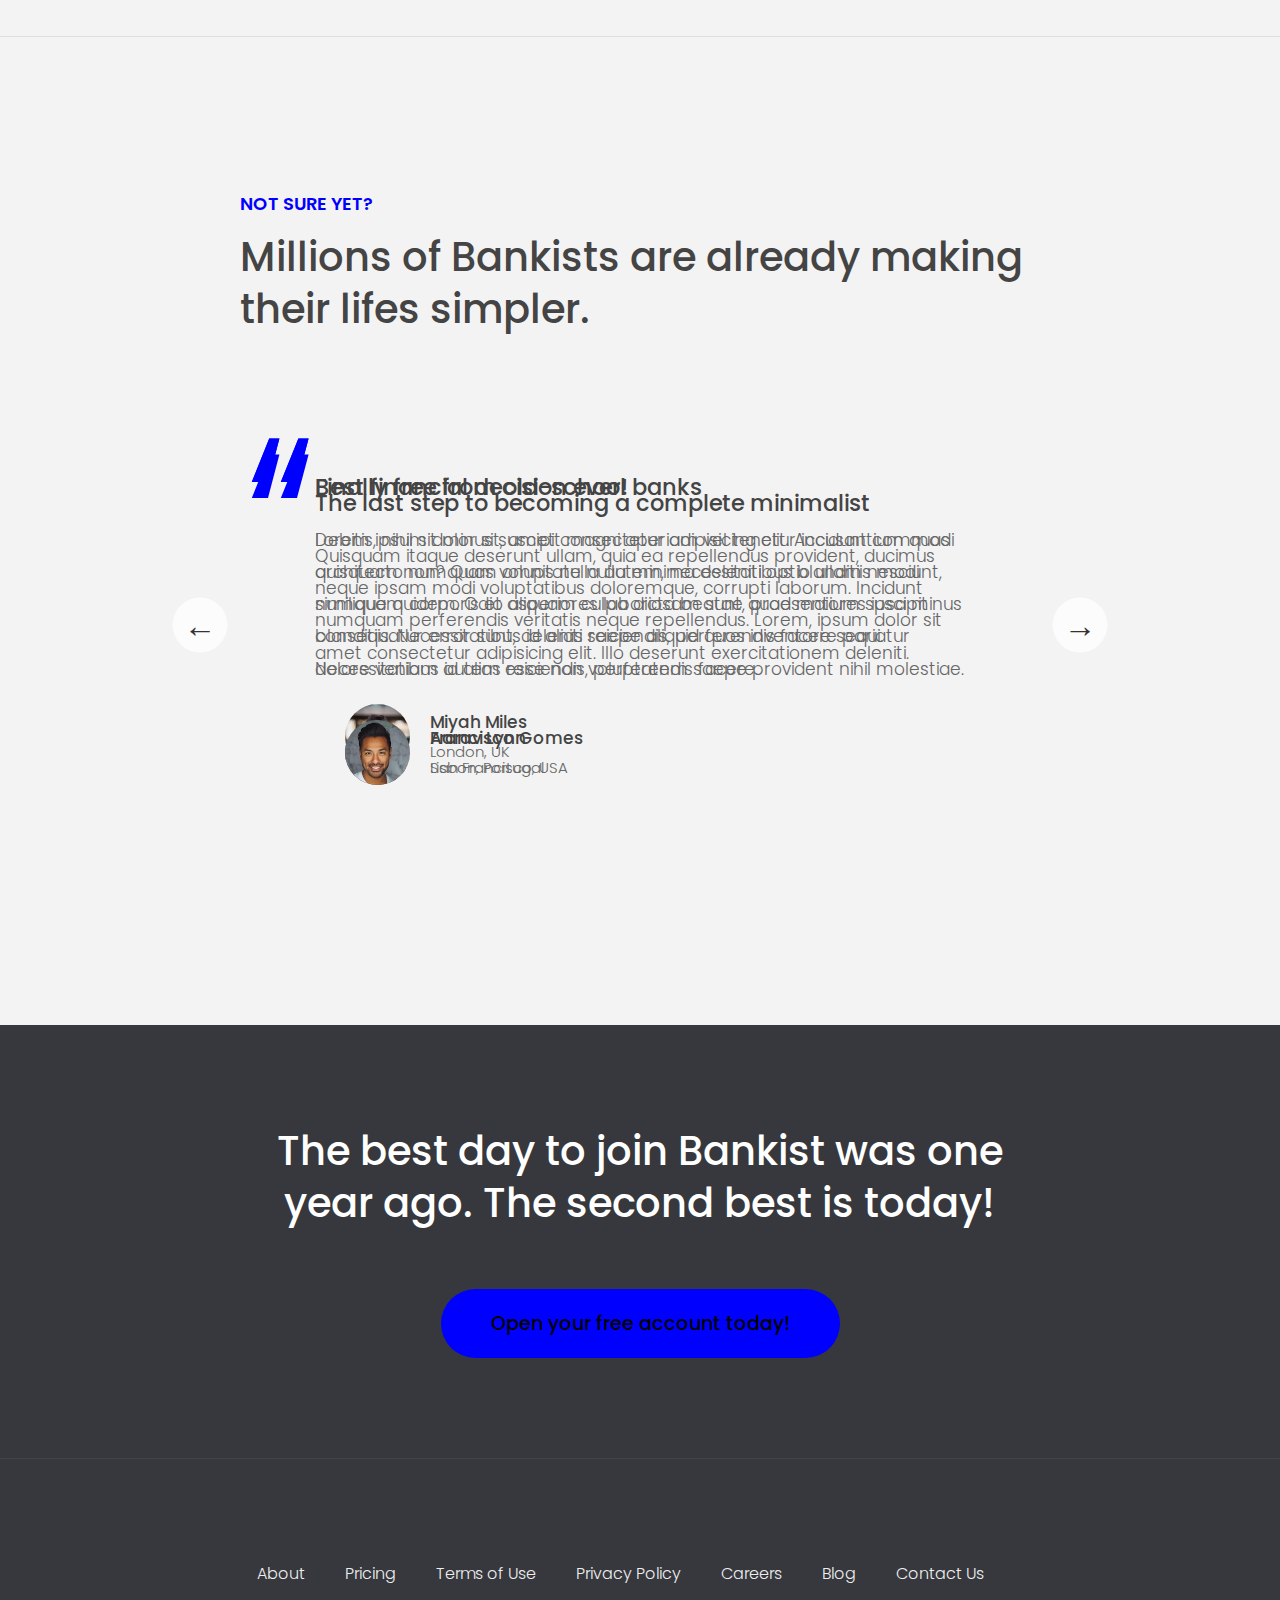
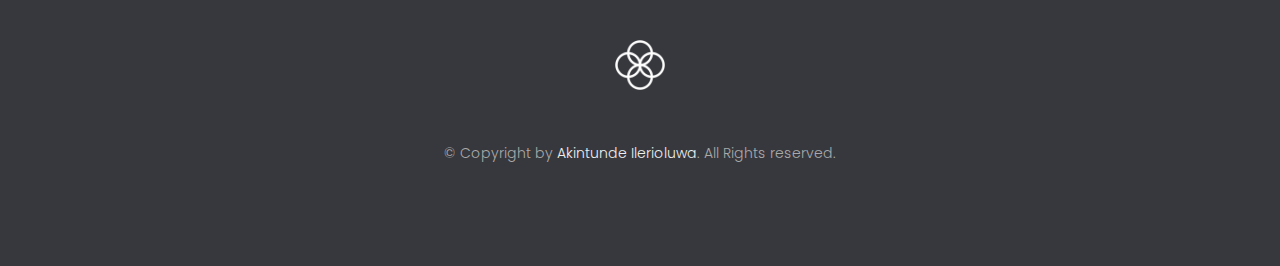
==== commit 9599055b: "style, attr,  classes" ====
--- a/Advanced DOM/index.html
+++ b/Advanced DOM/index.html
@@ -21,6 +21,8 @@
           alt="Bankist logo"
           class="nav__logo"
           id="logo"
+          designer="promise"
+          data-version-number="3.0"
         />
         <ul class="nav__links">
           <li class="nav__item">
@@ -325,10 +327,9 @@
         <a
           class="footer__link twitter-link"
           target="_blank"
-          href="https://twitter.com/jonasschmedtman"
-          >Jonas Schmedtmann</a
-        >. Use for learning or your portfolio. Don't use to teach. Don't claim
-        as your own product.
+          href="https://twitter.com/cybprom"
+          >Akintunde Ilerioluwa</a
+        >. All Rights reserved.
       </p>
     </footer>
 
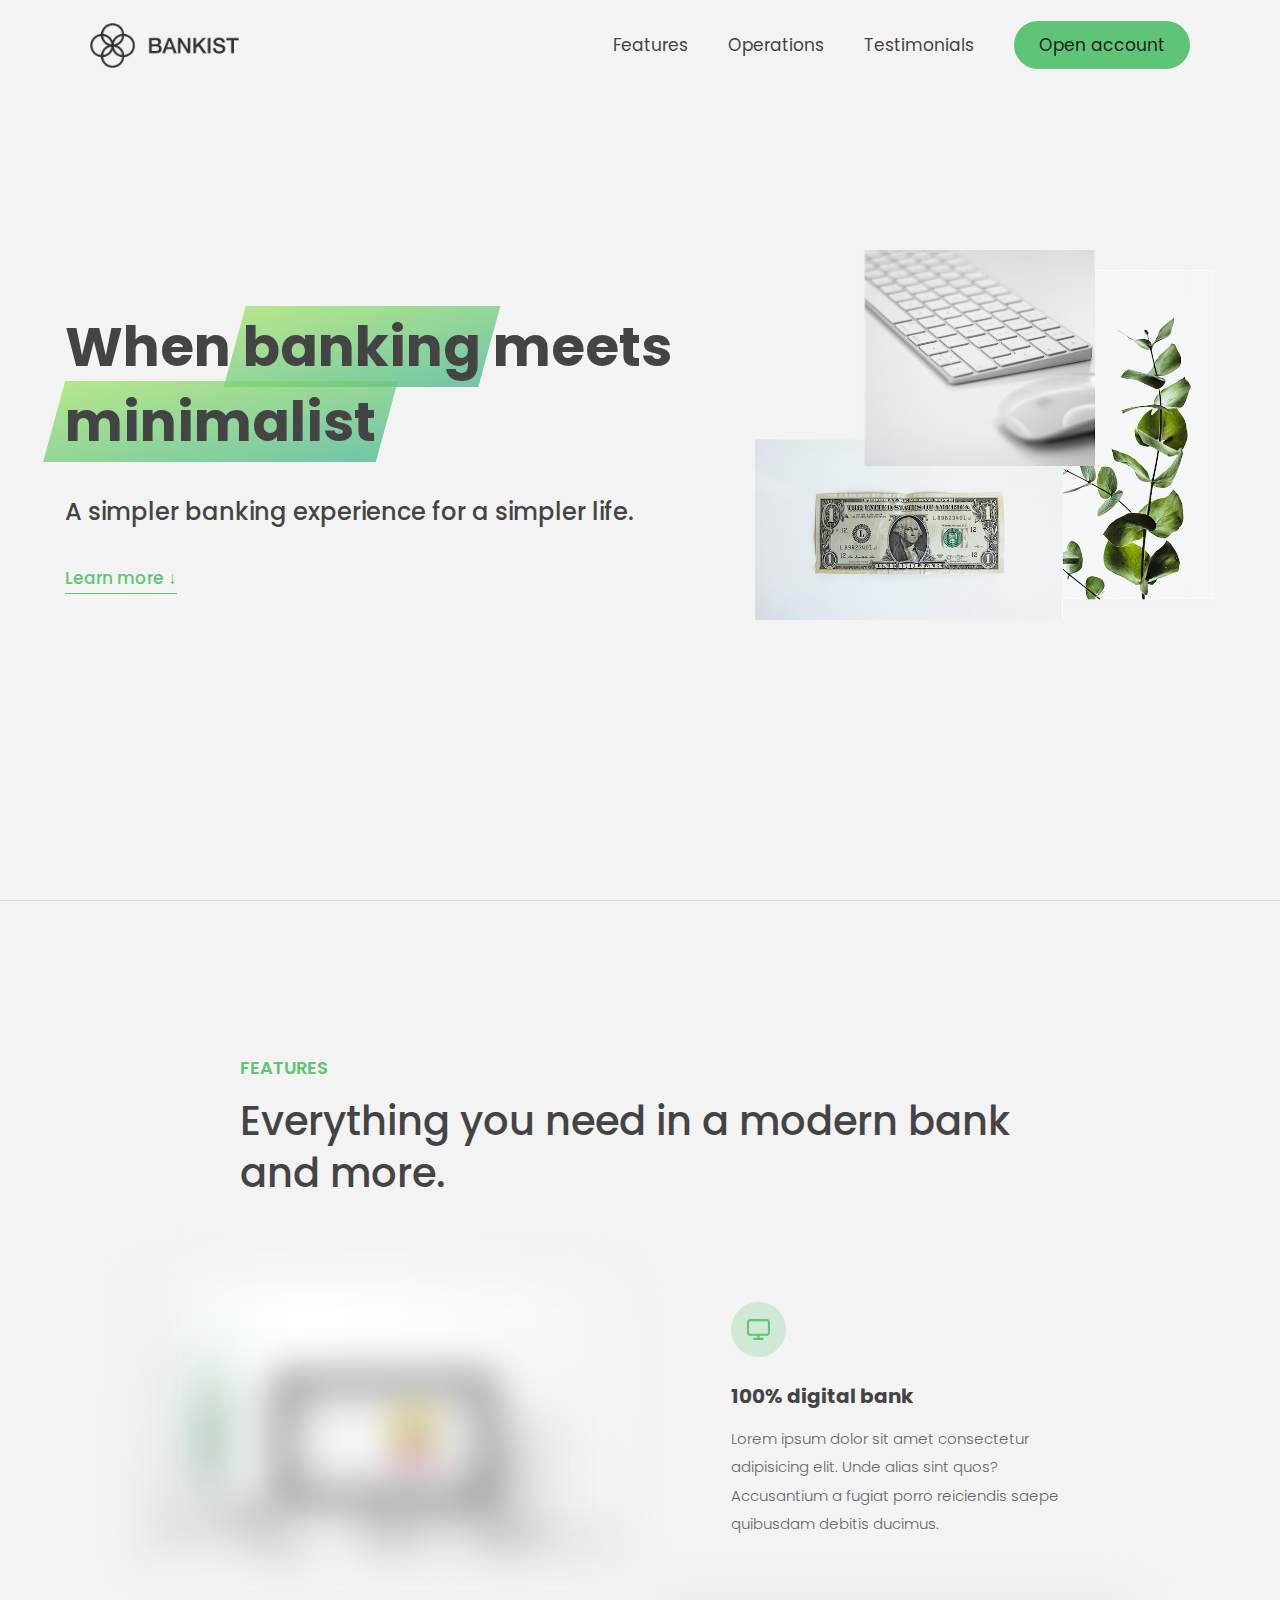
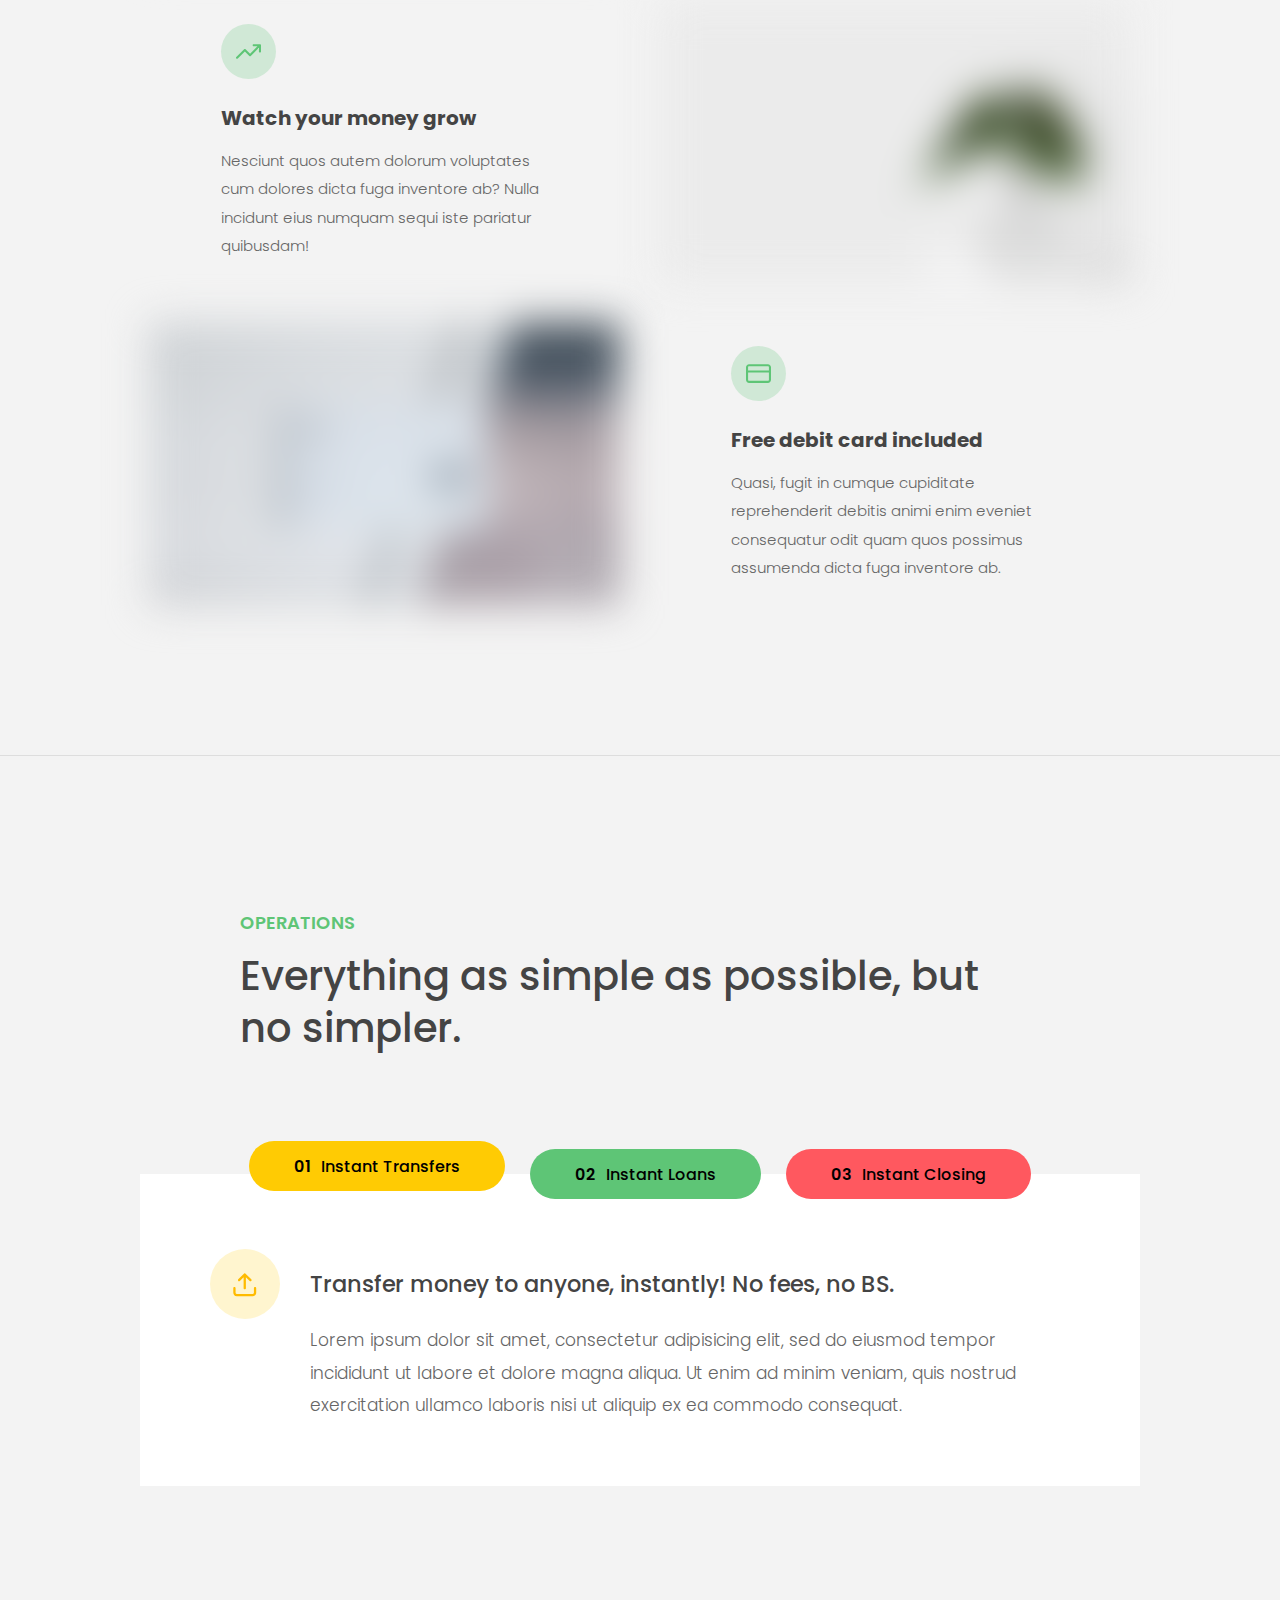
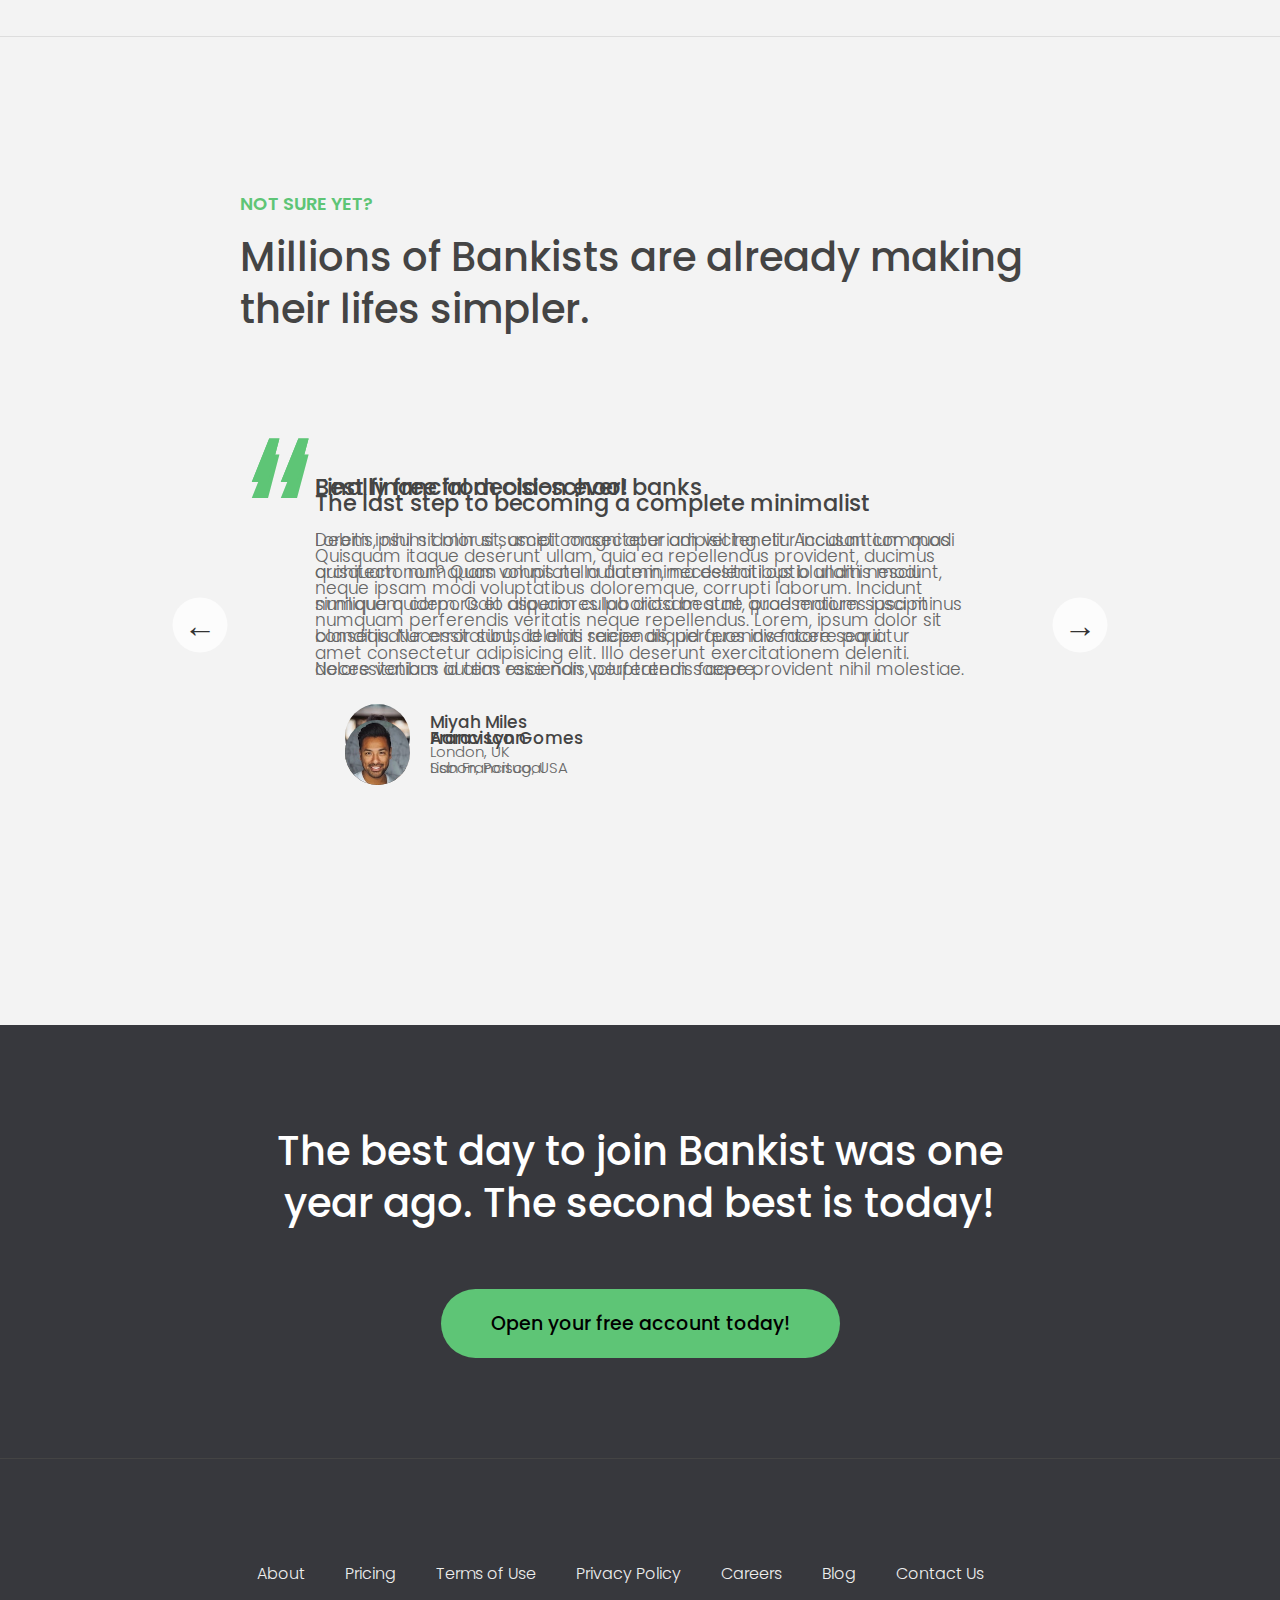
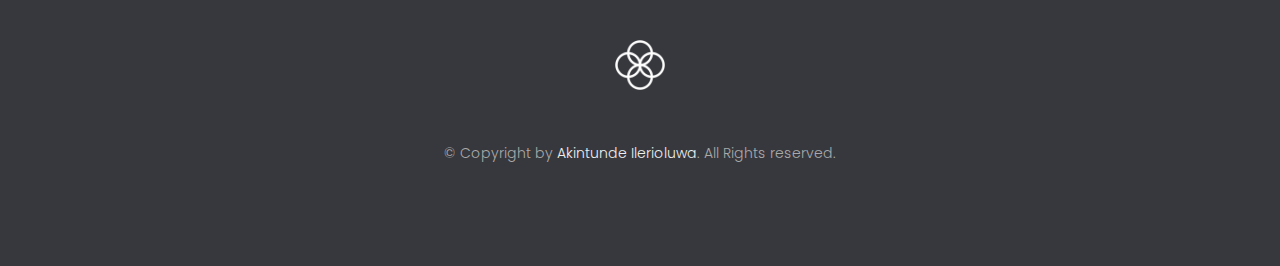
==== commit 4f435864: "asynchronous" ====
--- a/Advanced DOM/index.html
+++ b/Advanced DOM/index.html
@@ -26,7 +26,7 @@
         />
         <ul class="nav__links">
           <li class="nav__item">
-            <a class="nav__link" href="#section--1">Features</a>
+            <a class="nav__link" href="#">Features</a>
           </li>
           <li class="nav__item">
             <a class="nav__link" href="#section--2">Operations</a>
